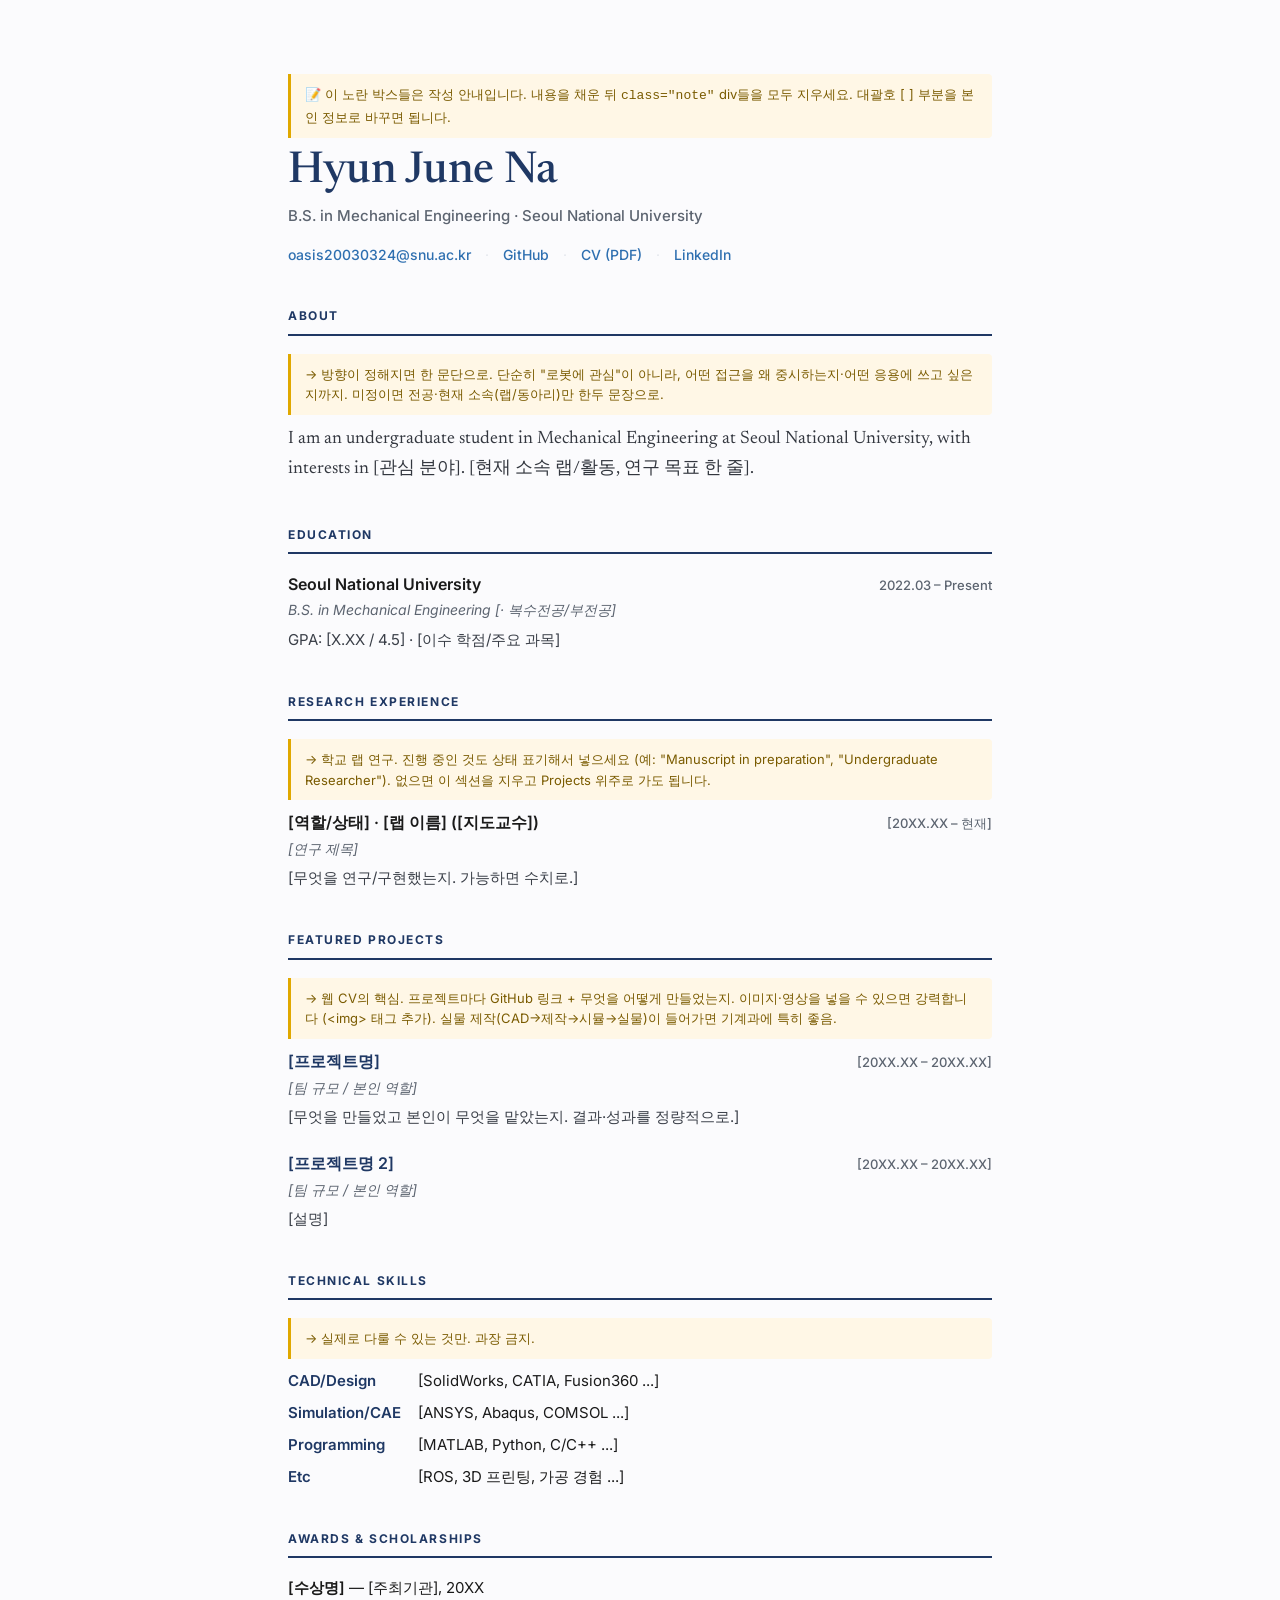
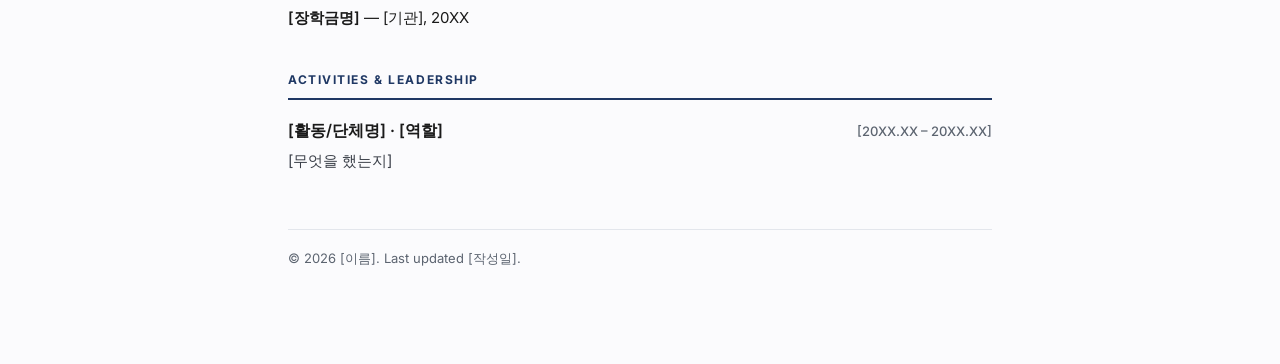
==== index.html @ e7f1d0a2 "Add files via upload" ====
<!DOCTYPE html>
<html lang="ko">
<head>
<meta charset="UTF-8">
<meta name="viewport" content="width=device-width, initial-scale=1.0">
<!-- ▼▼▼ 본인 정보로 바꾸세요 ▼▼▼ -->
<title>Hyun June Na | Mechanical Engineering</title>
<meta name="description" content="Hyun June Na — Mechanical Engineering student at Seoul National University.">
<!-- ▲▲▲ -->
<link rel="preconnect" href="https://fonts.googleapis.com">
<link rel="preconnect" href="https://fonts.gstatic.com" crossorigin>
<link href="https://fonts.googleapis.com/css2?family=Inter:wght@400;500;600;700&family=Newsreader:ital,opsz,wght@0,6..72,400;0,6..72,500;1,6..72,400&display=swap" rel="stylesheet">
<style>
  :root{
    --navy:#1f3864; --ink:#1a1a1a; --grey:#5c6470; --line:#e3e6ec;
    --bg:#fbfbfd; --accent:#2e6fb0; --maxw:760px;
  }
  *{box-sizing:border-box;margin:0;padding:0}
  body{
    font-family:'Inter',system-ui,sans-serif; color:var(--ink);
    background:var(--bg); line-height:1.6; font-size:16px;
    -webkit-font-smoothing:antialiased;
  }
  .wrap{max-width:var(--maxw); margin:0 auto; padding:64px 28px 96px}

  /* ── Header ── */
  header{margin-bottom:8px}
  h1{font-family:'Newsreader',serif; font-size:44px; font-weight:500;
     letter-spacing:-.01em; color:var(--navy); line-height:1.1}
  .role{color:var(--grey); font-size:15px; margin-top:8px; font-weight:500}
  .contact{margin-top:16px; display:flex; flex-wrap:wrap; gap:14px;
           font-size:14px}
  .contact a{color:var(--accent); text-decoration:none; font-weight:500}
  .contact a:hover{text-decoration:underline}
  .contact span{color:var(--line)}

  /* ── Sections ── */
  section{margin-top:40px}
  h2{font-family:'Inter',sans-serif; font-size:12px; font-weight:700;
     letter-spacing:.13em; text-transform:uppercase; color:var(--navy);
     padding-bottom:8px; border-bottom:2px solid var(--navy); margin-bottom:18px}

  .intro{font-family:'Newsreader',serif; font-size:18px; line-height:1.65; color:#33373f}

  .entry{margin-bottom:22px}
  .entry-head{display:flex; justify-content:space-between; align-items:baseline; gap:16px}
  .entry-title{font-weight:600; font-size:16px; color:var(--ink)}
  .entry-title a{color:var(--navy); text-decoration:none}
  .entry-title a:hover{text-decoration:underline}
  .entry-date{color:var(--grey); font-size:13px; white-space:nowrap; font-weight:500}
  .entry-sub{color:var(--grey); font-size:14px; font-style:italic; margin-top:2px}
  .entry-body{margin-top:6px; font-size:15px; color:#3a3f48}
  ul{margin-top:6px; padding-left:18px}
  li{font-size:15px; color:#3a3f48; margin-bottom:4px}

  .skills-row{display:flex; gap:10px; margin-bottom:8px; font-size:15px}
  .skills-label{font-weight:600; color:var(--navy); min-width:120px; flex-shrink:0}

  .award{font-size:15px; margin-bottom:6px}
  .award b{font-weight:600}

  footer{margin-top:56px; padding-top:18px; border-top:1px solid var(--line);
         font-size:13px; color:var(--grey)}

  /* 안내 주석 (작성 후 삭제) */
  .note{background:#fff7e6; border-left:3px solid #e0a800; padding:10px 14px;
        font-size:13px; color:#7a5b00; margin:10px 0; border-radius:0 4px 4px 0}

  @media (max-width:560px){
    .wrap{padding:40px 20px 64px}
    h1{font-size:34px}
    .entry-head{flex-direction:column; gap:2px}
    .skills-row{flex-direction:column; gap:2px}
  }
</style>
</head>
<body>
<div class="wrap">

  <div class="note">📝 이 노란 박스들은 작성 안내입니다. 내용을 채운 뒤 <code>class="note"</code> div들을 모두 지우세요. 대괄호 [ ] 부분을 본인 정보로 바꾸면 됩니다.</div>

  <!-- ══════════ HEADER ══════════ -->
  <header>
    <h1>Hyun June Na</h1>
    <div class="role">B.S. in Mechanical Engineering · Seoul National University</div>
    <div class="contact">
      <a href="mailto:oasis20030324@snu.ac.kr">oasis20030324@snu.ac.kr</a>
      <span>·</span>
      <a href="https://github.com/[아이디]">GitHub</a>
      <span>·</span>
      <a href="./CV.pdf">CV (PDF)</a>
      <span>·</span>
      <a href="https://linkedin.com/in/[아이디]">LinkedIn</a>
    </div>
  </header>

  <!-- ══════════ ABOUT / INTEREST ══════════ -->
  <section>
    <h2>About</h2>
    <div class="note">→ 방향이 정해지면 한 문단으로. 단순히 "로봇에 관심"이 아니라, 어떤 접근을 왜 중시하는지·어떤 응용에 쓰고 싶은지까지. 미정이면 전공·현재 소속(랩/동아리)만 한두 문장으로.</div>
    <p class="intro">
      I am an undergraduate student in Mechanical Engineering at Seoul National University,
      with interests in [관심 분야]. [현재 소속 랩/활동, 연구 목표 한 줄].
    </p>
  </section>

  <!-- ══════════ EDUCATION ══════════ -->
  <section>
    <h2>Education</h2>
    <div class="entry">
      <div class="entry-head">
        <span class="entry-title">Seoul National University</span>
        <span class="entry-date">2022.03 – Present</span>
      </div>
      <div class="entry-sub">B.S. in Mechanical Engineering [· 복수전공/부전공]</div>
      <div class="entry-body">GPA: [X.XX / 4.5] · [이수 학점/주요 과목]</div>
    </div>
  </section>

  <!-- ══════════ RESEARCH EXPERIENCE ══════════ -->
  <section>
    <h2>Research Experience</h2>
    <div class="note">→ 학교 랩 연구. 진행 중인 것도 상태 표기해서 넣으세요 (예: "Manuscript in preparation", "Undergraduate Researcher"). 없으면 이 섹션을 지우고 Projects 위주로 가도 됩니다.</div>
    <div class="entry">
      <div class="entry-head">
        <span class="entry-title">[역할/상태] · [랩 이름] ([지도교수])</span>
        <span class="entry-date">[20XX.XX – 현재]</span>
      </div>
      <div class="entry-sub">[연구 제목]</div>
      <div class="entry-body">[무엇을 연구/구현했는지. 가능하면 수치로.]</div>
    </div>
  </section>

  <!-- ══════════ FEATURED PROJECTS ══════════ -->
  <section>
    <h2>Featured Projects</h2>
    <div class="note">→ 웹 CV의 핵심. 프로젝트마다 GitHub 링크 + 무엇을 어떻게 만들었는지. 이미지·영상을 넣을 수 있으면 강력합니다 (&lt;img&gt; 태그 추가). 실물 제작(CAD→제작→시뮬→실물)이 들어가면 기계과에 특히 좋음.</div>
    <div class="entry">
      <div class="entry-head">
        <span class="entry-title"><a href="https://github.com/[아이디]/[레포]">[프로젝트명]</a></span>
        <span class="entry-date">[20XX.XX – 20XX.XX]</span>
      </div>
      <div class="entry-sub">[팀 규모 / 본인 역할]</div>
      <div class="entry-body">[무엇을 만들었고 본인이 무엇을 맡았는지. 결과·성과를 정량적으로.]</div>
      <!-- 이미지 예시: <img src="./img/project1.png" style="width:100%;border-radius:6px;margin-top:10px"> -->
    </div>
    <div class="entry">
      <div class="entry-head">
        <span class="entry-title"><a href="#">[프로젝트명 2]</a></span>
        <span class="entry-date">[20XX.XX – 20XX.XX]</span>
      </div>
      <div class="entry-sub">[팀 규모 / 본인 역할]</div>
      <div class="entry-body">[설명]</div>
    </div>
  </section>

  <!-- ══════════ TECHNICAL SKILLS ══════════ -->
  <section>
    <h2>Technical Skills</h2>
    <div class="note">→ 실제로 다룰 수 있는 것만. 과장 금지.</div>
    <div class="skills-row"><span class="skills-label">CAD/Design</span><span>[SolidWorks, CATIA, Fusion360 ...]</span></div>
    <div class="skills-row"><span class="skills-label">Simulation/CAE</span><span>[ANSYS, Abaqus, COMSOL ...]</span></div>
    <div class="skills-row"><span class="skills-label">Programming</span><span>[MATLAB, Python, C/C++ ...]</span></div>
    <div class="skills-row"><span class="skills-label">Etc</span><span>[ROS, 3D 프린팅, 가공 경험 ...]</span></div>
  </section>

  <!-- ══════════ AWARDS ══════════ -->
  <section>
    <h2>Awards & Scholarships</h2>
    <div class="award"><b>[수상명]</b> — [주최기관], 20XX</div>
    <div class="award"><b>[장학금명]</b> — [기관], 20XX</div>
  </section>

  <!-- ══════════ ACTIVITIES ══════════ -->
  <section>
    <h2>Activities & Leadership</h2>
    <div class="entry">
      <div class="entry-head">
        <span class="entry-title">[활동/단체명] · [역할]</span>
        <span class="entry-date">[20XX.XX – 20XX.XX]</span>
      </div>
      <div class="entry-body">[무엇을 했는지]</div>
    </div>
  </section>

  <footer>
    © 2026 [이름]. Last updated [작성일].
  </footer>

</div>
</body>
</html>
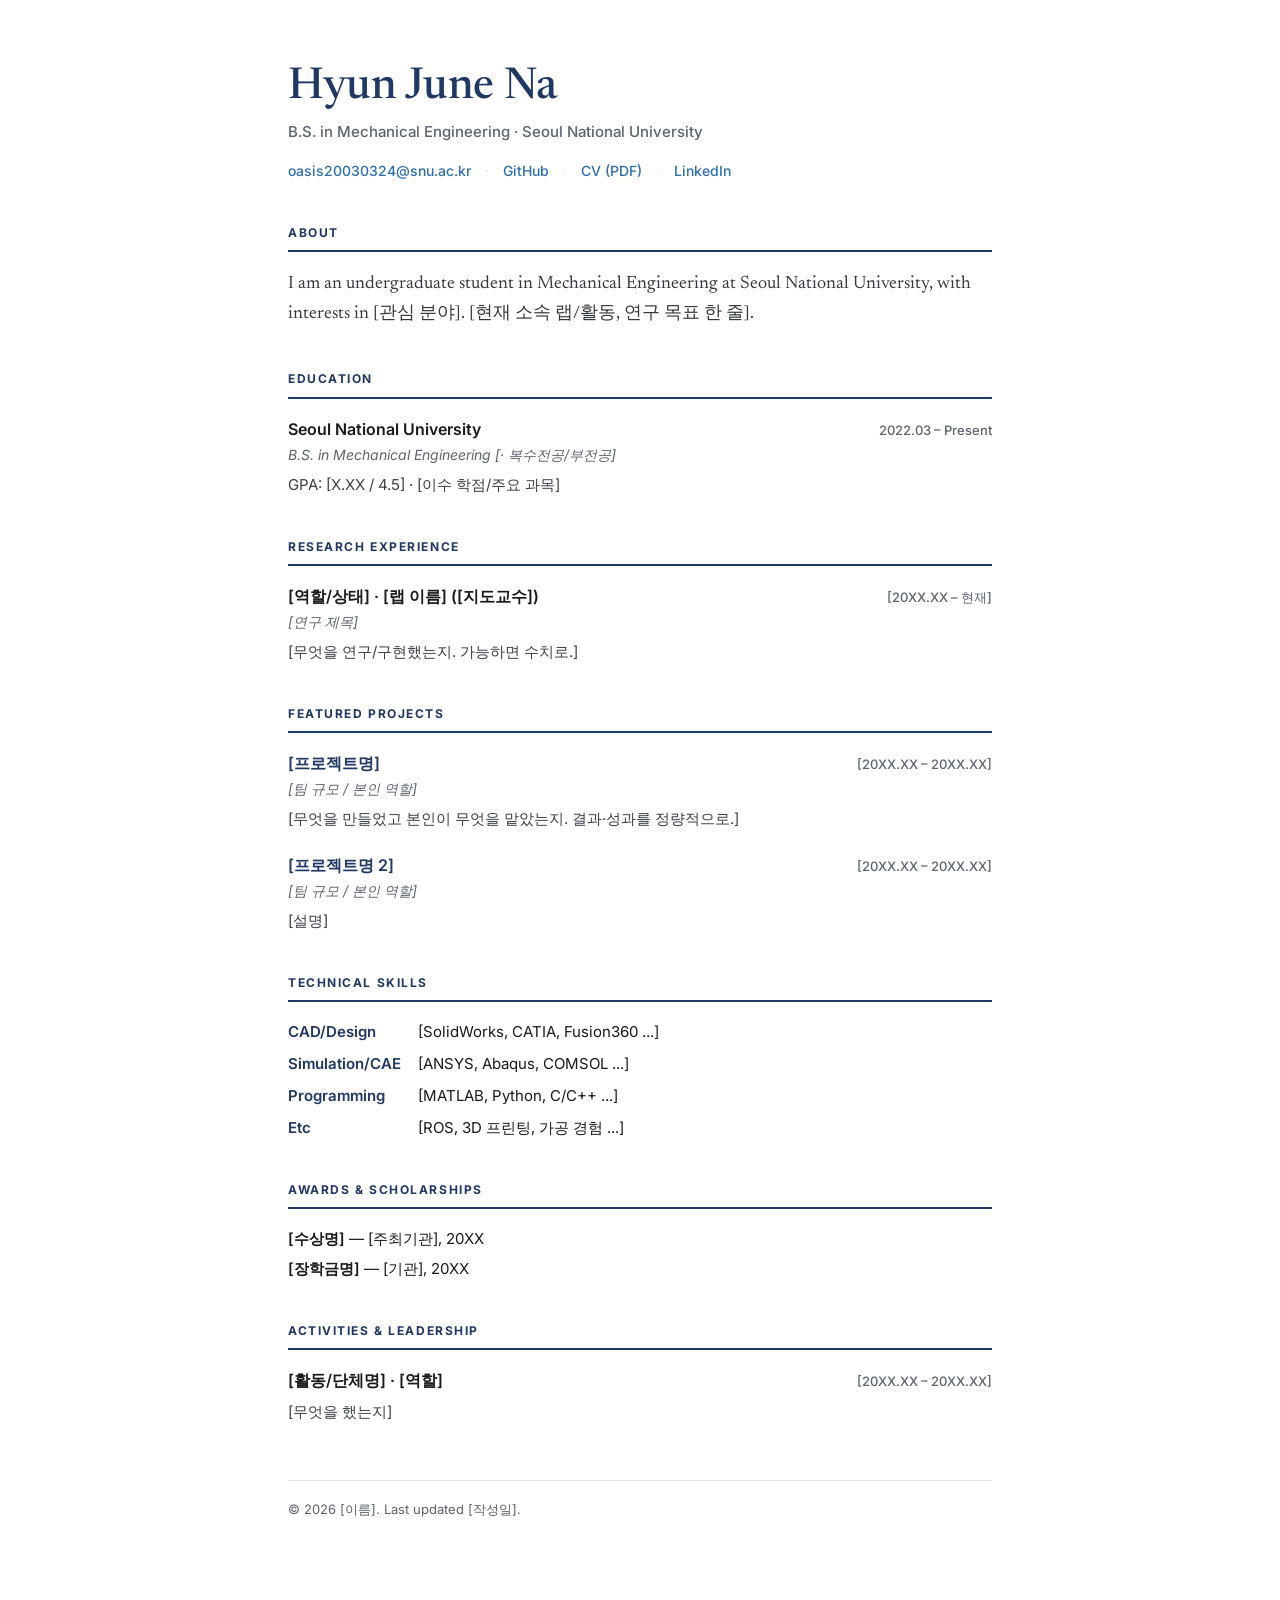
==== commit e1fd2c79: "Add files via upload" ====
--- a/index.html
+++ b/index.html
@@ -13,7 +13,7 @@
 <style>
   :root{
     --navy:#1f3864; --ink:#1a1a1a; --grey:#5c6470; --line:#e3e6ec;
-    --bg:#fbfbfd; --accent:#2e6fb0; --maxw:760px;
+    --bg:#ffffff; --accent:#2e6fb0; --maxw:760px;
   }
   *{box-sizing:border-box;margin:0;padding:0}
   body{
@@ -62,9 +62,6 @@
   footer{margin-top:56px; padding-top:18px; border-top:1px solid var(--line);
          font-size:13px; color:var(--grey)}
 
-  /* 안내 주석 (작성 후 삭제) */
-  .note{background:#fff7e6; border-left:3px solid #e0a800; padding:10px 14px;
-        font-size:13px; color:#7a5b00; margin:10px 0; border-radius:0 4px 4px 0}
 
   @media (max-width:560px){
     .wrap{padding:40px 20px 64px}
@@ -77,7 +74,6 @@
 <body>
 <div class="wrap">
 
-  <div class="note">📝 이 노란 박스들은 작성 안내입니다. 내용을 채운 뒤 <code>class="note"</code> div들을 모두 지우세요. 대괄호 [ ] 부분을 본인 정보로 바꾸면 됩니다.</div>
 
   <!-- ══════════ HEADER ══════════ -->
   <header>
@@ -97,7 +93,6 @@
   <!-- ══════════ ABOUT / INTEREST ══════════ -->
   <section>
     <h2>About</h2>
-    <div class="note">→ 방향이 정해지면 한 문단으로. 단순히 "로봇에 관심"이 아니라, 어떤 접근을 왜 중시하는지·어떤 응용에 쓰고 싶은지까지. 미정이면 전공·현재 소속(랩/동아리)만 한두 문장으로.</div>
     <p class="intro">
       I am an undergraduate student in Mechanical Engineering at Seoul National University,
       with interests in [관심 분야]. [현재 소속 랩/활동, 연구 목표 한 줄].
@@ -120,7 +115,6 @@
   <!-- ══════════ RESEARCH EXPERIENCE ══════════ -->
   <section>
     <h2>Research Experience</h2>
-    <div class="note">→ 학교 랩 연구. 진행 중인 것도 상태 표기해서 넣으세요 (예: "Manuscript in preparation", "Undergraduate Researcher"). 없으면 이 섹션을 지우고 Projects 위주로 가도 됩니다.</div>
     <div class="entry">
       <div class="entry-head">
         <span class="entry-title">[역할/상태] · [랩 이름] ([지도교수])</span>
@@ -134,7 +128,6 @@
   <!-- ══════════ FEATURED PROJECTS ══════════ -->
   <section>
     <h2>Featured Projects</h2>
-    <div class="note">→ 웹 CV의 핵심. 프로젝트마다 GitHub 링크 + 무엇을 어떻게 만들었는지. 이미지·영상을 넣을 수 있으면 강력합니다 (&lt;img&gt; 태그 추가). 실물 제작(CAD→제작→시뮬→실물)이 들어가면 기계과에 특히 좋음.</div>
     <div class="entry">
       <div class="entry-head">
         <span class="entry-title"><a href="https://github.com/[아이디]/[레포]">[프로젝트명]</a></span>
@@ -157,7 +150,6 @@
   <!-- ══════════ TECHNICAL SKILLS ══════════ -->
   <section>
     <h2>Technical Skills</h2>
-    <div class="note">→ 실제로 다룰 수 있는 것만. 과장 금지.</div>
     <div class="skills-row"><span class="skills-label">CAD/Design</span><span>[SolidWorks, CATIA, Fusion360 ...]</span></div>
     <div class="skills-row"><span class="skills-label">Simulation/CAE</span><span>[ANSYS, Abaqus, COMSOL ...]</span></div>
     <div class="skills-row"><span class="skills-label">Programming</span><span>[MATLAB, Python, C/C++ ...]</span></div>
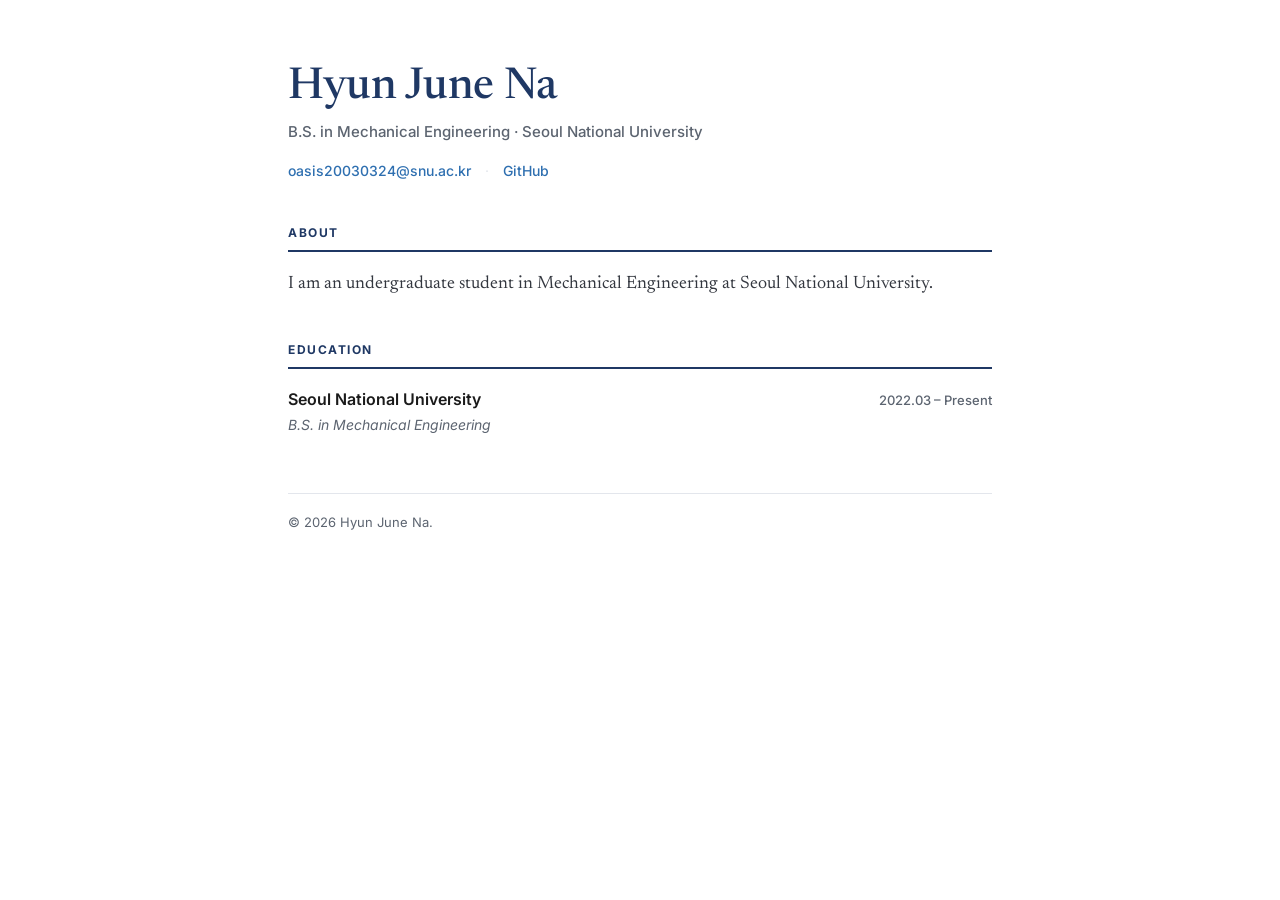
==== commit 0f9e46e9: "Add files via upload" ====
--- a/index.html
+++ b/index.html
@@ -82,20 +82,15 @@
     <div class="contact">
       <a href="mailto:oasis20030324@snu.ac.kr">oasis20030324@snu.ac.kr</a>
       <span>·</span>
-      <a href="https://github.com/[아이디]">GitHub</a>
-      <span>·</span>
-      <a href="./CV.pdf">CV (PDF)</a>
-      <span>·</span>
-      <a href="https://linkedin.com/in/[아이디]">LinkedIn</a>
+      <a href="https://github.com/HyunJun-Na">GitHub</a>
     </div>
   </header>
 
-  <!-- ══════════ ABOUT / INTEREST ══════════ -->
+  <!-- ══════════ ABOUT ══════════ -->
   <section>
     <h2>About</h2>
     <p class="intro">
-      I am an undergraduate student in Mechanical Engineering at Seoul National University,
-      with interests in [관심 분야]. [현재 소속 랩/활동, 연구 목표 한 줄].
+      I am an undergraduate student in Mechanical Engineering at Seoul National University.
     </p>
   </section>
 
@@ -107,76 +102,12 @@
         <span class="entry-title">Seoul National University</span>
         <span class="entry-date">2022.03 – Present</span>
       </div>
-      <div class="entry-sub">B.S. in Mechanical Engineering [· 복수전공/부전공]</div>
-      <div class="entry-body">GPA: [X.XX / 4.5] · [이수 학점/주요 과목]</div>
-    </div>
-  </section>
-
-  <!-- ══════════ RESEARCH EXPERIENCE ══════════ -->
-  <section>
-    <h2>Research Experience</h2>
-    <div class="entry">
-      <div class="entry-head">
-        <span class="entry-title">[역할/상태] · [랩 이름] ([지도교수])</span>
-        <span class="entry-date">[20XX.XX – 현재]</span>
-      </div>
-      <div class="entry-sub">[연구 제목]</div>
-      <div class="entry-body">[무엇을 연구/구현했는지. 가능하면 수치로.]</div>
-    </div>
-  </section>
-
-  <!-- ══════════ FEATURED PROJECTS ══════════ -->
-  <section>
-    <h2>Featured Projects</h2>
-    <div class="entry">
-      <div class="entry-head">
-        <span class="entry-title"><a href="https://github.com/[아이디]/[레포]">[프로젝트명]</a></span>
-        <span class="entry-date">[20XX.XX – 20XX.XX]</span>
-      </div>
-      <div class="entry-sub">[팀 규모 / 본인 역할]</div>
-      <div class="entry-body">[무엇을 만들었고 본인이 무엇을 맡았는지. 결과·성과를 정량적으로.]</div>
-      <!-- 이미지 예시: <img src="./img/project1.png" style="width:100%;border-radius:6px;margin-top:10px"> -->
-    </div>
-    <div class="entry">
-      <div class="entry-head">
-        <span class="entry-title"><a href="#">[프로젝트명 2]</a></span>
-        <span class="entry-date">[20XX.XX – 20XX.XX]</span>
-      </div>
-      <div class="entry-sub">[팀 규모 / 본인 역할]</div>
-      <div class="entry-body">[설명]</div>
-    </div>
-  </section>
-
-  <!-- ══════════ TECHNICAL SKILLS ══════════ -->
-  <section>
-    <h2>Technical Skills</h2>
-    <div class="skills-row"><span class="skills-label">CAD/Design</span><span>[SolidWorks, CATIA, Fusion360 ...]</span></div>
-    <div class="skills-row"><span class="skills-label">Simulation/CAE</span><span>[ANSYS, Abaqus, COMSOL ...]</span></div>
-    <div class="skills-row"><span class="skills-label">Programming</span><span>[MATLAB, Python, C/C++ ...]</span></div>
-    <div class="skills-row"><span class="skills-label">Etc</span><span>[ROS, 3D 프린팅, 가공 경험 ...]</span></div>
-  </section>
-
-  <!-- ══════════ AWARDS ══════════ -->
-  <section>
-    <h2>Awards & Scholarships</h2>
-    <div class="award"><b>[수상명]</b> — [주최기관], 20XX</div>
-    <div class="award"><b>[장학금명]</b> — [기관], 20XX</div>
-  </section>
-
-  <!-- ══════════ ACTIVITIES ══════════ -->
-  <section>
-    <h2>Activities & Leadership</h2>
-    <div class="entry">
-      <div class="entry-head">
-        <span class="entry-title">[활동/단체명] · [역할]</span>
-        <span class="entry-date">[20XX.XX – 20XX.XX]</span>
-      </div>
-      <div class="entry-body">[무엇을 했는지]</div>
+      <div class="entry-sub">B.S. in Mechanical Engineering</div>
     </div>
   </section>
 
   <footer>
-    © 2026 [이름]. Last updated [작성일].
+    © 2026 Hyun June Na.
   </footer>
 
 </div>
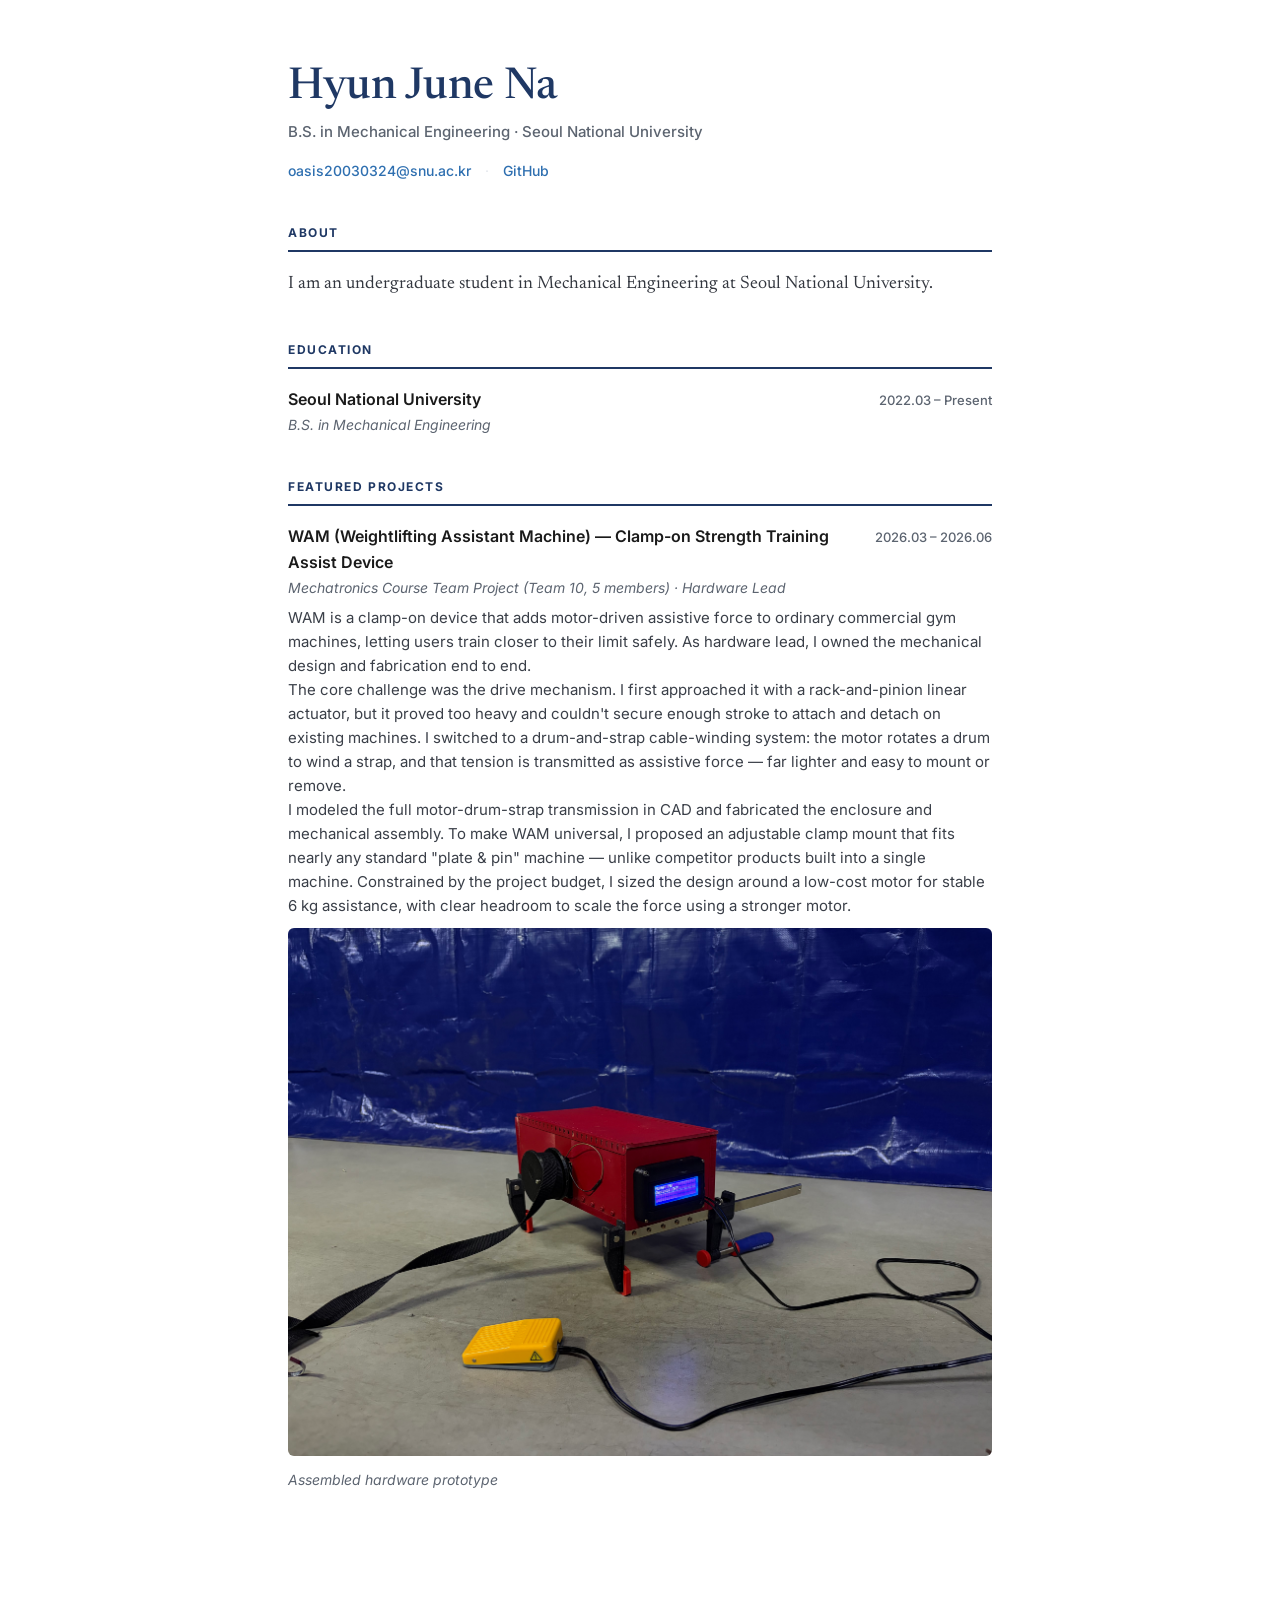
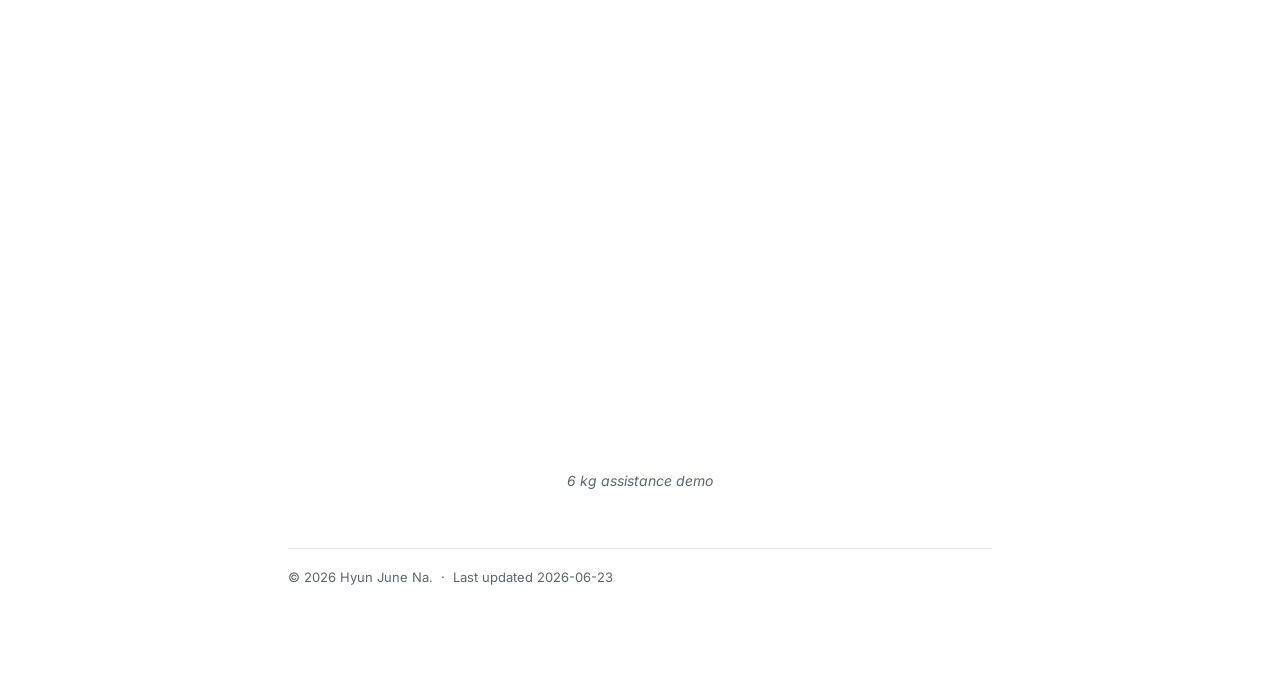
==== commit 51a351a9: "Add files via upload" ====
--- a/index.html
+++ b/index.html
@@ -106,8 +106,36 @@
     </div>
   </section>
 
+  <!-- ══════════ PROJECTS ══════════ -->
+  <section>
+    <h2>Featured Projects</h2>
+    <div class="entry">
+      <div class="entry-head">
+        <span class="entry-title">WAM (Weightlifting Assistant Machine) — Clamp-on Strength Training Assist Device</span>
+        <span class="entry-date">2026.03 – 2026.06</span>
+      </div>
+      <div class="entry-sub">Mechatronics Course Team Project (Team 10, 5 members) · Hardware Lead</div>
+      <div class="entry-body">
+        <p>WAM is a clamp-on device that adds motor-driven assistive force to ordinary commercial gym machines, letting users train closer to their limit safely. As hardware lead, I owned the mechanical design and fabrication end to end.</p>
+        <p>The core challenge was the drive mechanism. I first approached it with a rack-and-pinion linear actuator, but it proved too heavy and couldn't secure enough stroke to attach and detach on existing machines. I switched to a drum-and-strap cable-winding system: the motor rotates a drum to wind a strap, and that tension is transmitted as assistive force — far lighter and easy to mount or remove.</p>
+        <p>I modeled the full motor-drum-strap transmission in CAD and fabricated the enclosure and mechanical assembly. To make WAM universal, I proposed an adjustable clamp mount that fits nearly any standard "plate &amp; pin" machine — unlike competitor products built into a single machine. Constrained by the project budget, I sized the design around a low-cost motor for stable 6 kg assistance, with clear headroom to scale the force using a stronger motor.</p>
+      </div>
+      <img src="img/wam_build.jpg" alt="Assembled hardware prototype" style="width:100%;border-radius:6px;margin-top:10px">
+      <div class="entry-sub" style="margin-top:6px">Assembled hardware prototype</div>
+      <div style="max-width:315px;margin:12px auto 0">
+        <div style="position:relative;padding-top:177.78%;border-radius:6px;overflow:hidden">
+          <iframe src="https://www.youtube.com/embed/aJdGBhjqVo4" title="WAM 6 kg assistance demo"
+            style="position:absolute;top:0;left:0;width:100%;height:100%;border:0"
+            allow="accelerometer; autoplay; clipboard-write; encrypted-media; gyroscope; picture-in-picture"
+            allowfullscreen></iframe>
+        </div>
+        <div class="entry-sub" style="margin-top:6px;text-align:center">6 kg assistance demo</div>
+      </div>
+    </div>
+  </section>
+
   <footer>
-    © 2026 Hyun June Na.
+    © 2026 Hyun June Na. &nbsp;·&nbsp; Last updated 2026-06-23
   </footer>
 
 </div>
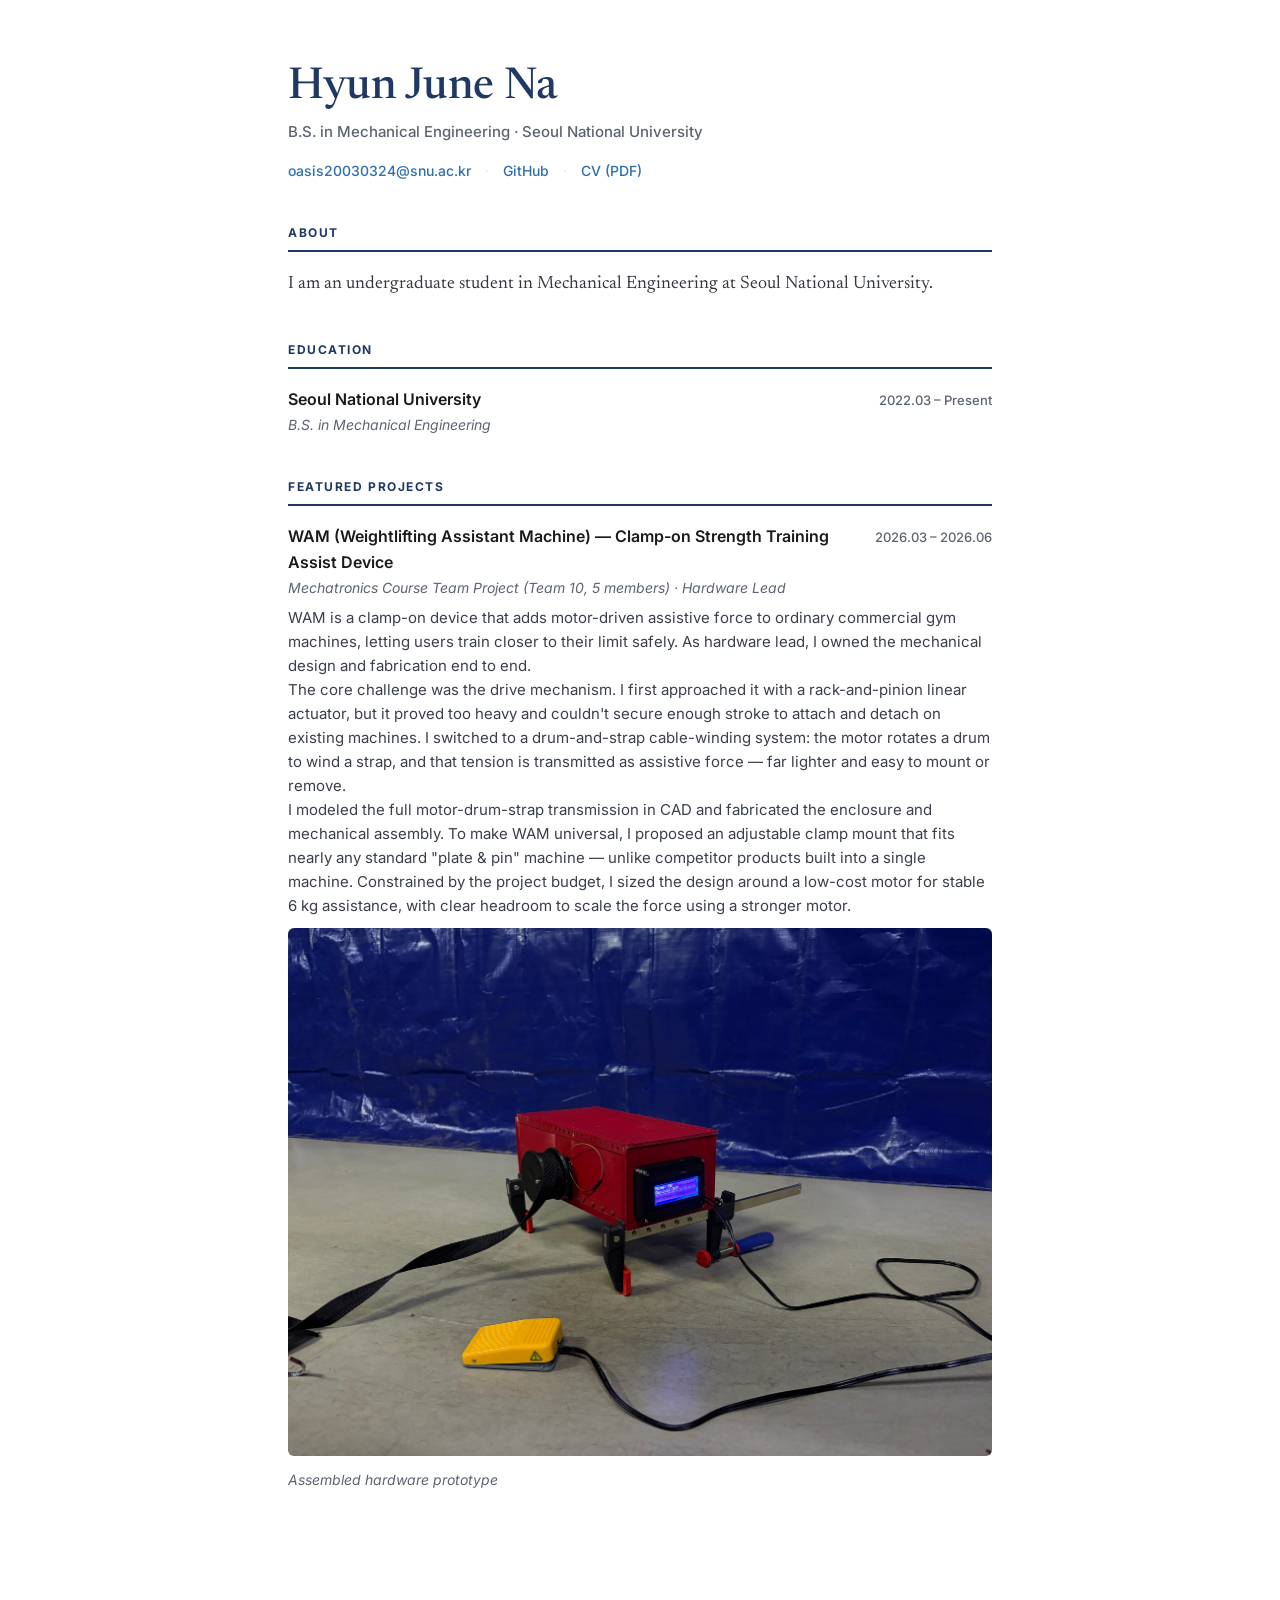
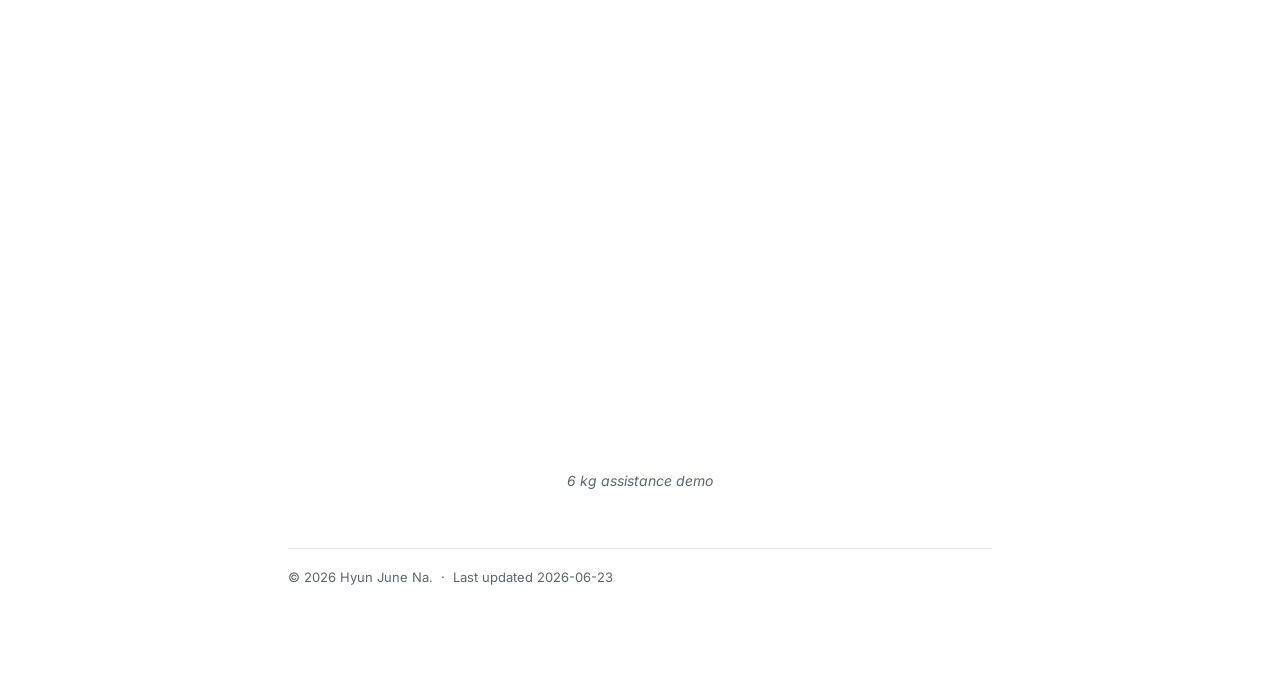
==== commit 05ef5333: "Add files via upload" ====
--- a/index.html
+++ b/index.html
@@ -83,6 +83,8 @@
       <a href="mailto:oasis20030324@snu.ac.kr">oasis20030324@snu.ac.kr</a>
       <span>·</span>
       <a href="https://github.com/HyunJun-Na">GitHub</a>
+      <span>·</span>
+      <a href="CV.pdf">CV (PDF)</a>
     </div>
   </header>
 
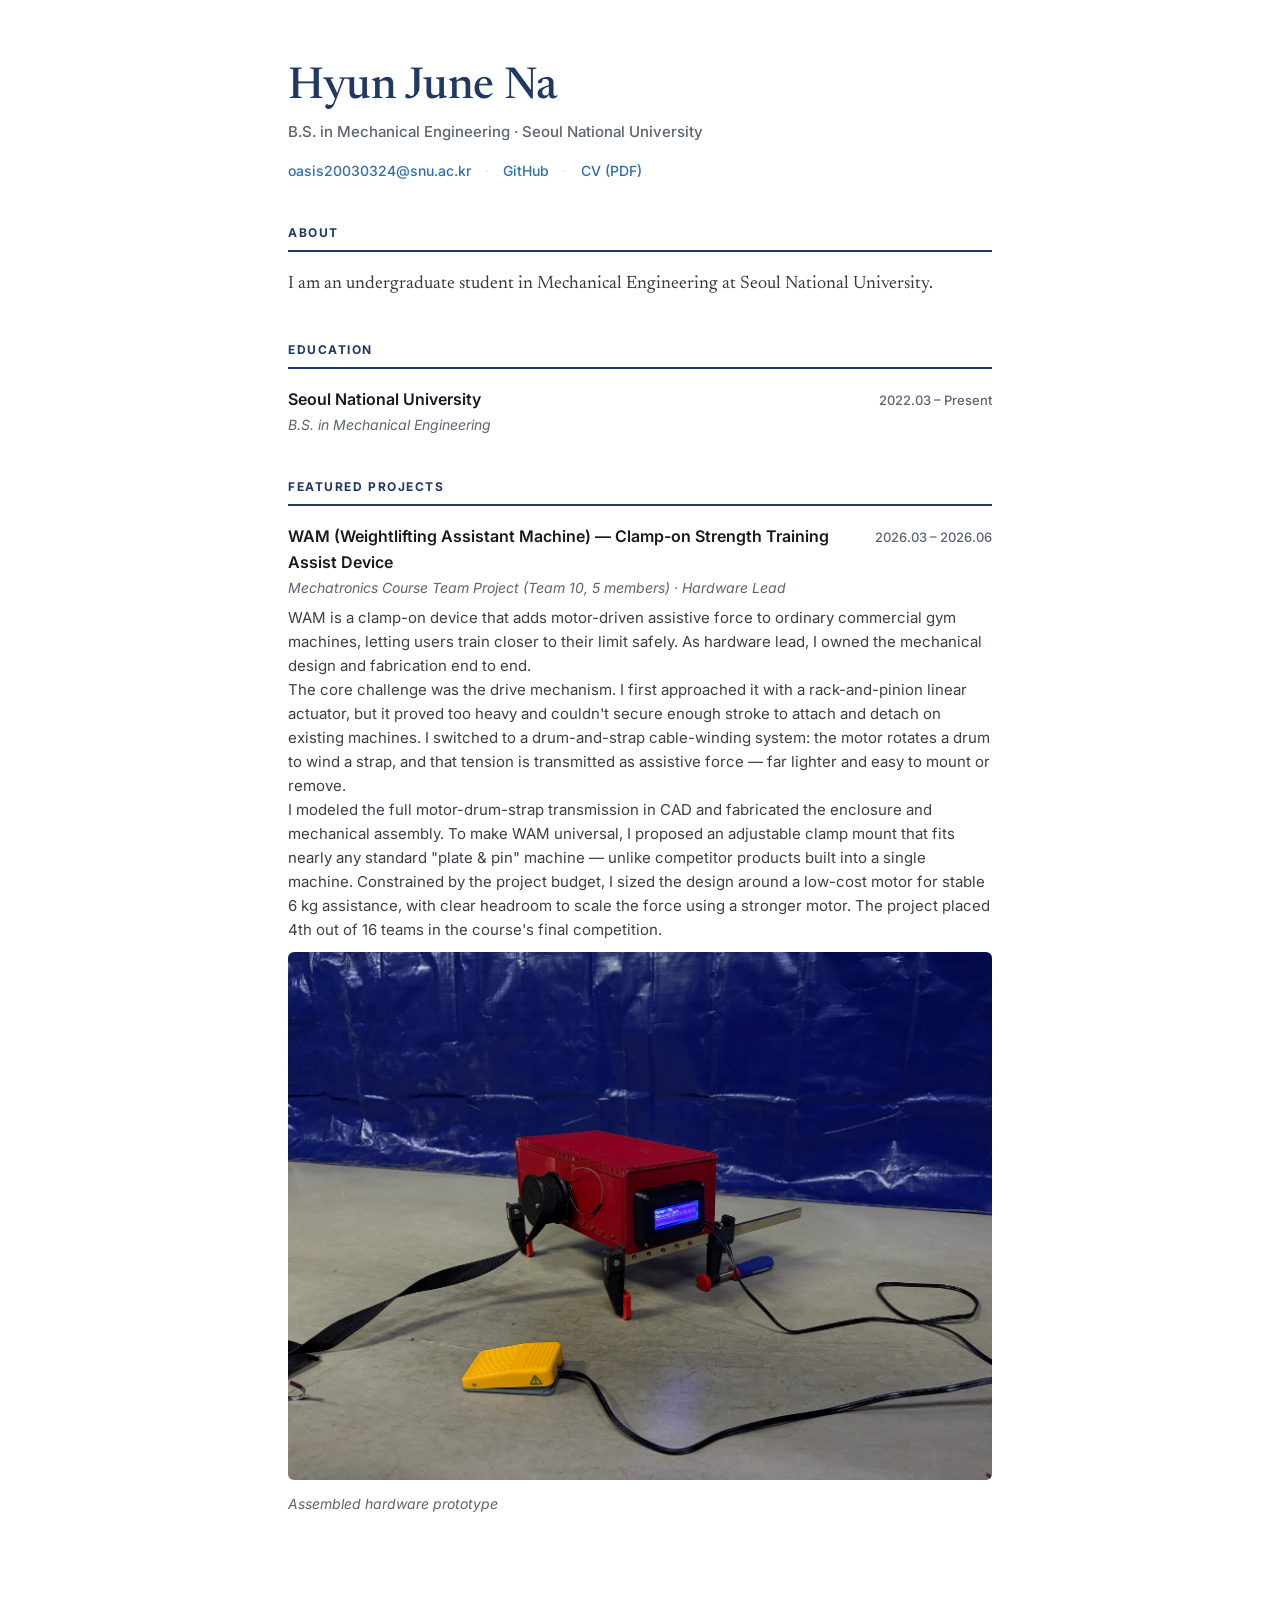
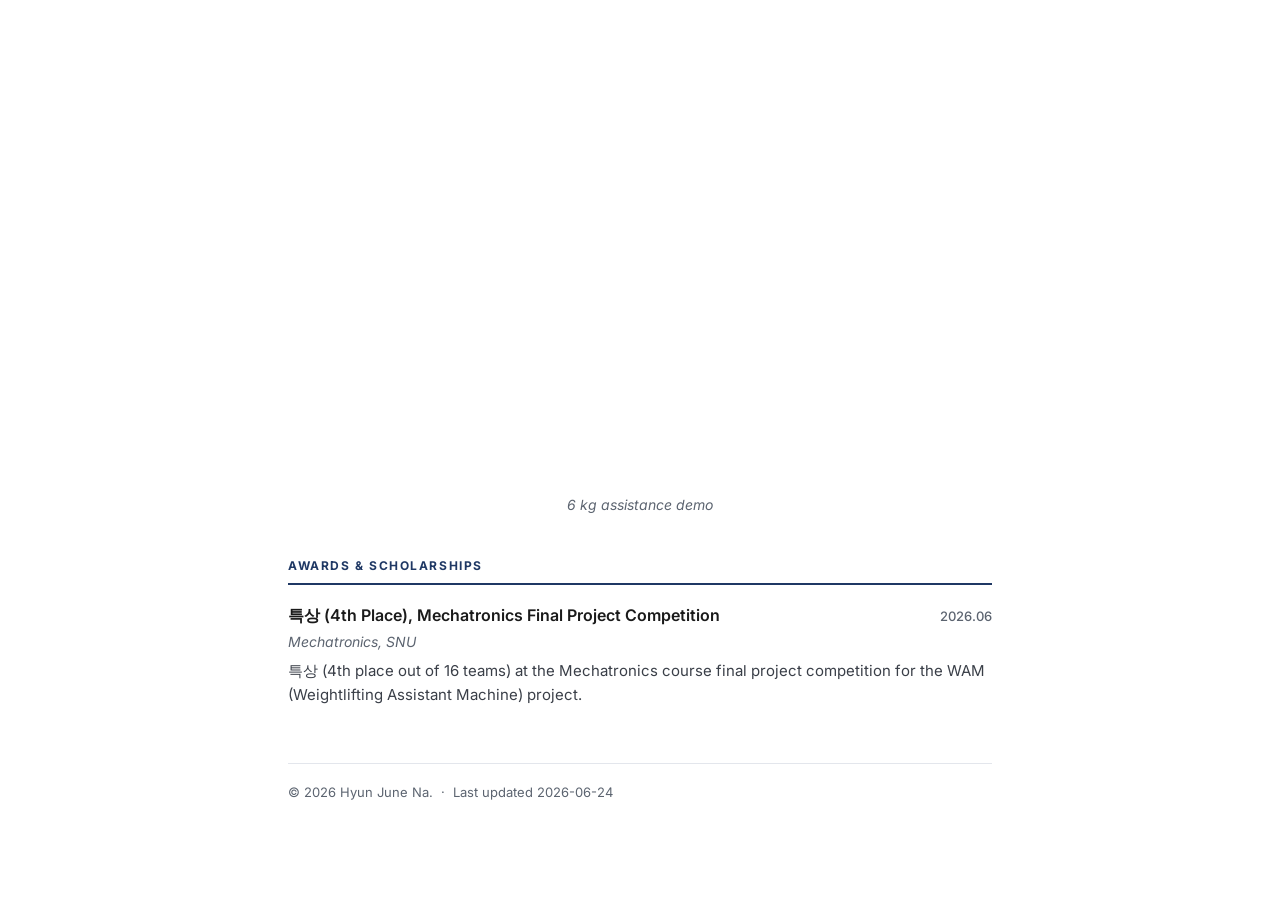
==== commit f73ba2d2: "Add files via upload" ====
--- a/index.html
+++ b/index.html
@@ -120,7 +120,7 @@
       <div class="entry-body">
         <p>WAM is a clamp-on device that adds motor-driven assistive force to ordinary commercial gym machines, letting users train closer to their limit safely. As hardware lead, I owned the mechanical design and fabrication end to end.</p>
         <p>The core challenge was the drive mechanism. I first approached it with a rack-and-pinion linear actuator, but it proved too heavy and couldn't secure enough stroke to attach and detach on existing machines. I switched to a drum-and-strap cable-winding system: the motor rotates a drum to wind a strap, and that tension is transmitted as assistive force — far lighter and easy to mount or remove.</p>
-        <p>I modeled the full motor-drum-strap transmission in CAD and fabricated the enclosure and mechanical assembly. To make WAM universal, I proposed an adjustable clamp mount that fits nearly any standard "plate &amp; pin" machine — unlike competitor products built into a single machine. Constrained by the project budget, I sized the design around a low-cost motor for stable 6 kg assistance, with clear headroom to scale the force using a stronger motor.</p>
+        <p>I modeled the full motor-drum-strap transmission in CAD and fabricated the enclosure and mechanical assembly. To make WAM universal, I proposed an adjustable clamp mount that fits nearly any standard "plate &amp; pin" machine — unlike competitor products built into a single machine. Constrained by the project budget, I sized the design around a low-cost motor for stable 6 kg assistance, with clear headroom to scale the force using a stronger motor. The project placed 4th out of 16 teams in the course's final competition.</p>
       </div>
       <img src="img/wam_build.jpg" alt="Assembled hardware prototype" style="width:100%;border-radius:6px;margin-top:10px">
       <div class="entry-sub" style="margin-top:6px">Assembled hardware prototype</div>
@@ -136,8 +136,23 @@
     </div>
   </section>
 
+  <!-- ══════════ AWARDS ══════════ -->
+  <section>
+    <h2>Awards &amp; Scholarships</h2>
+    <div class="entry">
+      <div class="entry-head">
+        <span class="entry-title">특상 (4th Place), Mechatronics Final Project Competition</span>
+        <span class="entry-date">2026.06</span>
+      </div>
+      <div class="entry-sub">Mechatronics, SNU</div>
+      <div class="entry-body">
+        <p>특상 (4th place out of 16 teams) at the Mechatronics course final project competition for the WAM (Weightlifting Assistant Machine) project.</p>
+      </div>
+    </div>
+  </section>
+
   <footer>
-    © 2026 Hyun June Na. &nbsp;·&nbsp; Last updated 2026-06-23
+    © 2026 Hyun June Na. &nbsp;·&nbsp; Last updated 2026-06-24
   </footer>
 
 </div>
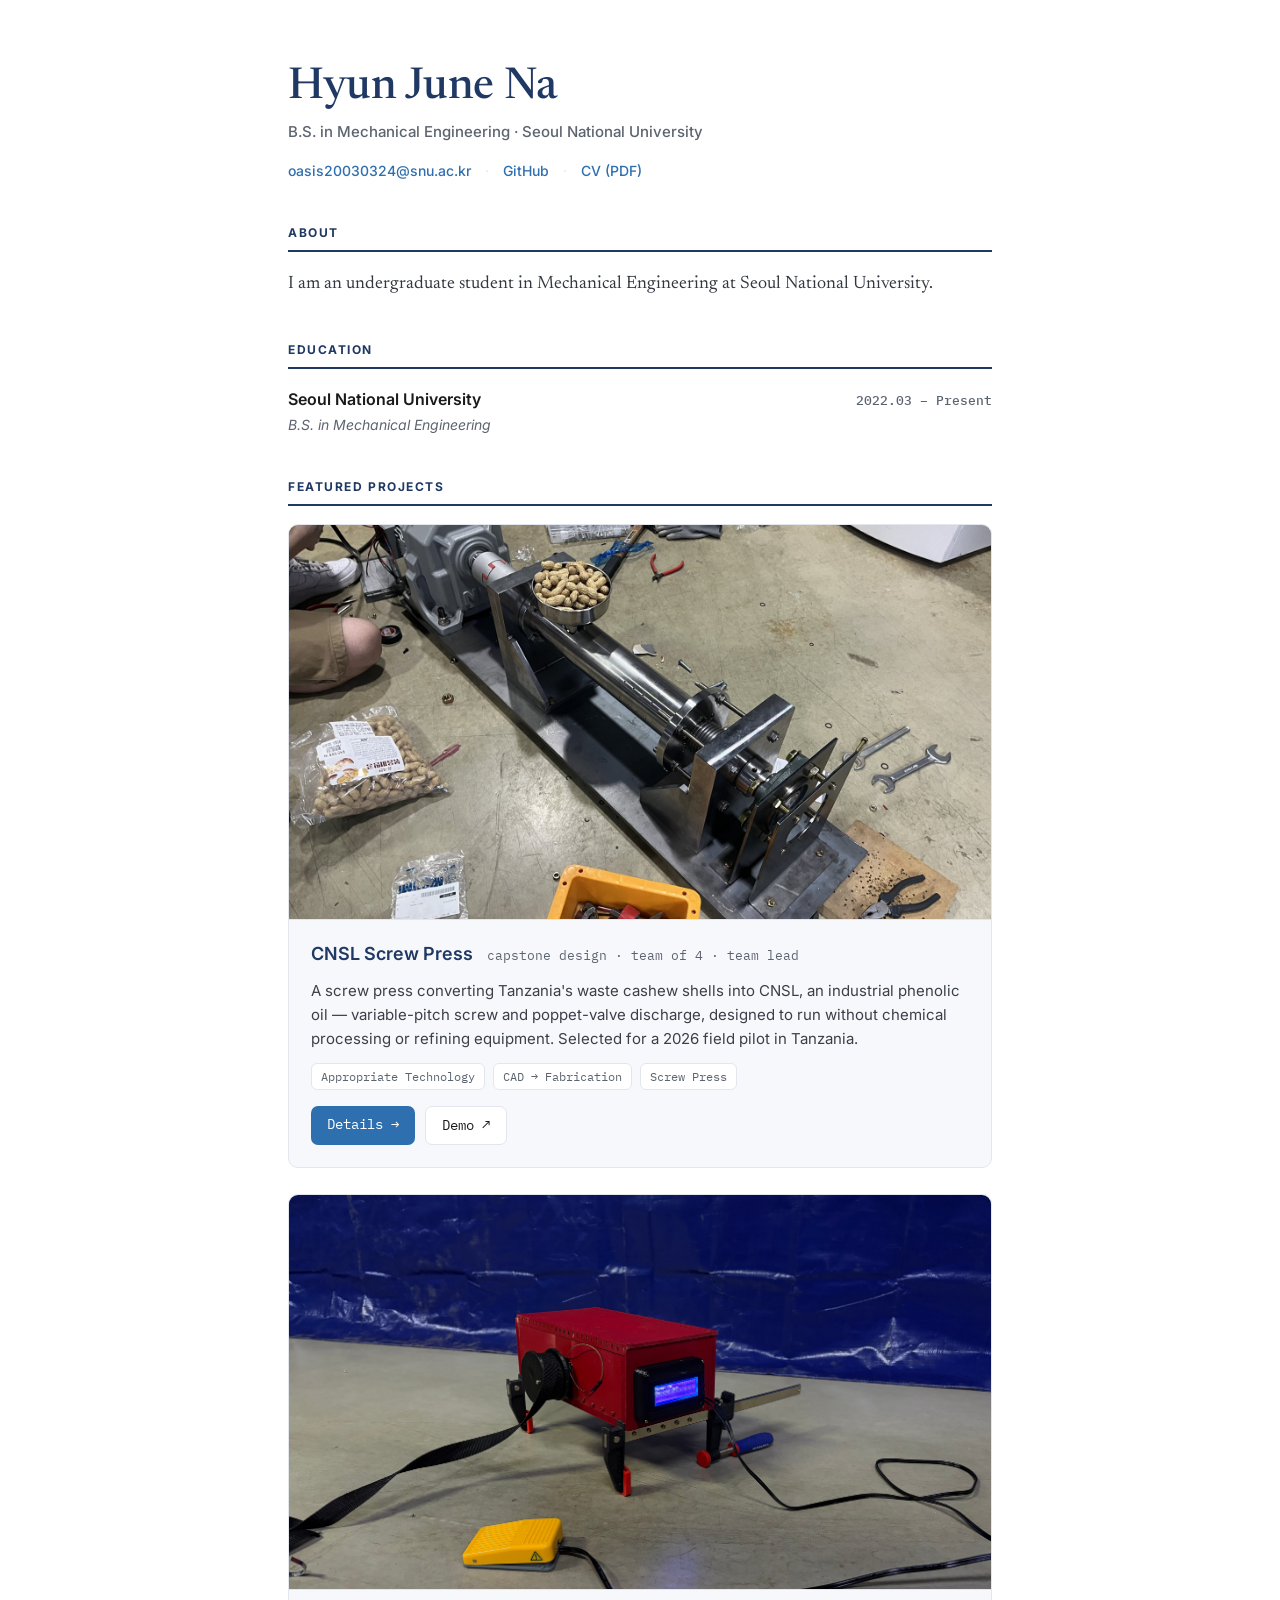
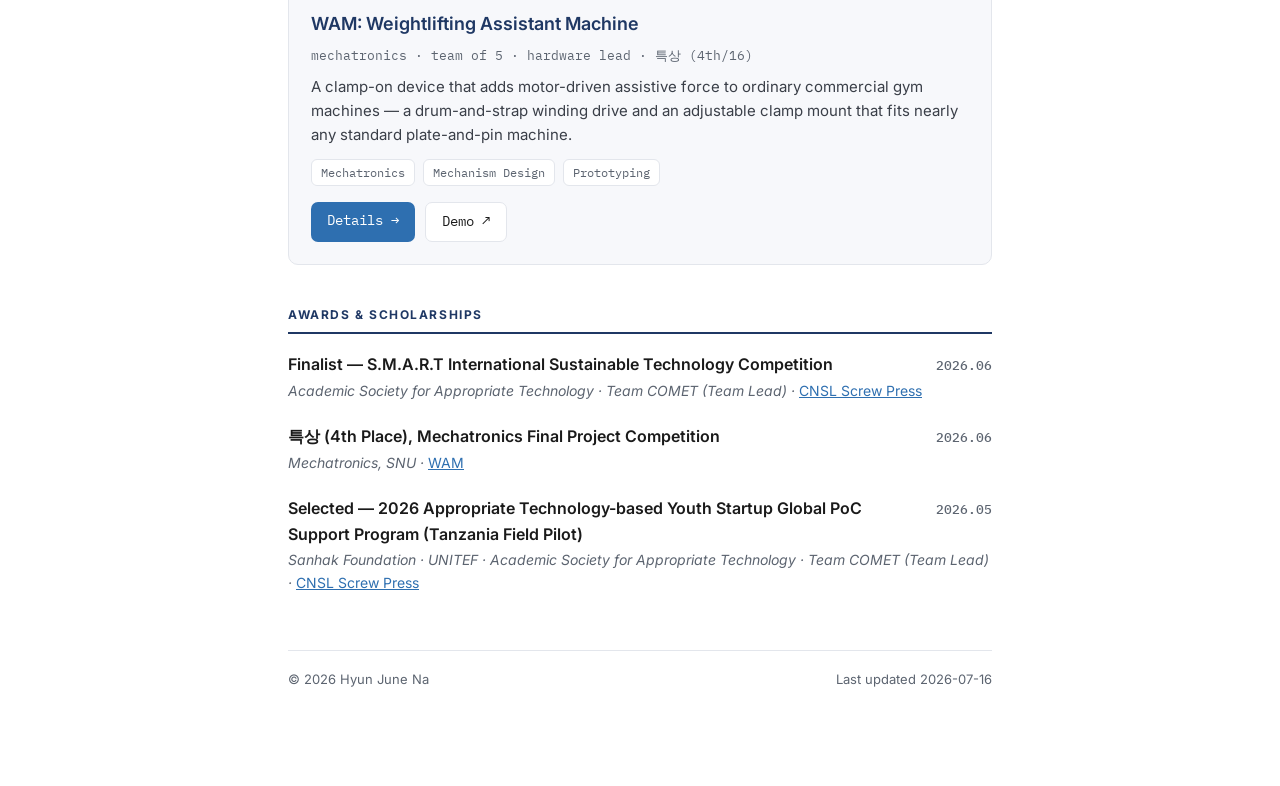
==== commit 27855be7: "Add files via upload" ====
--- a/index.html
+++ b/index.html
@@ -3,77 +3,15 @@
 <head>
 <meta charset="UTF-8">
 <meta name="viewport" content="width=device-width, initial-scale=1.0">
-<!-- ▼▼▼ 본인 정보로 바꾸세요 ▼▼▼ -->
 <title>Hyun June Na | Mechanical Engineering</title>
 <meta name="description" content="Hyun June Na — Mechanical Engineering student at Seoul National University.">
-<!-- ▲▲▲ -->
 <link rel="preconnect" href="https://fonts.googleapis.com">
 <link rel="preconnect" href="https://fonts.gstatic.com" crossorigin>
-<link href="https://fonts.googleapis.com/css2?family=Inter:wght@400;500;600;700&family=Newsreader:ital,opsz,wght@0,6..72,400;0,6..72,500;1,6..72,400&display=swap" rel="stylesheet">
-<style>
-  :root{
-    --navy:#1f3864; --ink:#1a1a1a; --grey:#5c6470; --line:#e3e6ec;
-    --bg:#ffffff; --accent:#2e6fb0; --maxw:760px;
-  }
-  *{box-sizing:border-box;margin:0;padding:0}
-  body{
-    font-family:'Inter',system-ui,sans-serif; color:var(--ink);
-    background:var(--bg); line-height:1.6; font-size:16px;
-    -webkit-font-smoothing:antialiased;
-  }
-  .wrap{max-width:var(--maxw); margin:0 auto; padding:64px 28px 96px}
-
-  /* ── Header ── */
-  header{margin-bottom:8px}
-  h1{font-family:'Newsreader',serif; font-size:44px; font-weight:500;
-     letter-spacing:-.01em; color:var(--navy); line-height:1.1}
-  .role{color:var(--grey); font-size:15px; margin-top:8px; font-weight:500}
-  .contact{margin-top:16px; display:flex; flex-wrap:wrap; gap:14px;
-           font-size:14px}
-  .contact a{color:var(--accent); text-decoration:none; font-weight:500}
-  .contact a:hover{text-decoration:underline}
-  .contact span{color:var(--line)}
-
-  /* ── Sections ── */
-  section{margin-top:40px}
-  h2{font-family:'Inter',sans-serif; font-size:12px; font-weight:700;
-     letter-spacing:.13em; text-transform:uppercase; color:var(--navy);
-     padding-bottom:8px; border-bottom:2px solid var(--navy); margin-bottom:18px}
-
-  .intro{font-family:'Newsreader',serif; font-size:18px; line-height:1.65; color:#33373f}
-
-  .entry{margin-bottom:22px}
-  .entry-head{display:flex; justify-content:space-between; align-items:baseline; gap:16px}
-  .entry-title{font-weight:600; font-size:16px; color:var(--ink)}
-  .entry-title a{color:var(--navy); text-decoration:none}
-  .entry-title a:hover{text-decoration:underline}
-  .entry-date{color:var(--grey); font-size:13px; white-space:nowrap; font-weight:500}
-  .entry-sub{color:var(--grey); font-size:14px; font-style:italic; margin-top:2px}
-  .entry-body{margin-top:6px; font-size:15px; color:#3a3f48}
-  ul{margin-top:6px; padding-left:18px}
-  li{font-size:15px; color:#3a3f48; margin-bottom:4px}
-
-  .skills-row{display:flex; gap:10px; margin-bottom:8px; font-size:15px}
-  .skills-label{font-weight:600; color:var(--navy); min-width:120px; flex-shrink:0}
-
-  .award{font-size:15px; margin-bottom:6px}
-  .award b{font-weight:600}
-
-  footer{margin-top:56px; padding-top:18px; border-top:1px solid var(--line);
-         font-size:13px; color:var(--grey)}
-
-
-  @media (max-width:560px){
-    .wrap{padding:40px 20px 64px}
-    h1{font-size:34px}
-    .entry-head{flex-direction:column; gap:2px}
-    .skills-row{flex-direction:column; gap:2px}
-  }
-</style>
+<link href="https://fonts.googleapis.com/css2?family=Inter:wght@400;500;600;700&family=Newsreader:ital,opsz,wght@0,6..72,400;0,6..72,500;1,6..72,400&family=IBM+Plex+Mono:wght@400;500&display=swap" rel="stylesheet">
+<link rel="stylesheet" href="style.css">
 </head>
 <body>
 <div class="wrap">
-
 
   <!-- ══════════ HEADER ══════════ -->
   <header>
@@ -111,29 +49,64 @@
   <!-- ══════════ PROJECTS ══════════ -->
   <section>
     <h2>Featured Projects</h2>
-    <div class="entry">
-      <div class="entry-head">
-        <span class="entry-title">WAM (Weightlifting Assistant Machine) — Clamp-on Strength Training Assist Device</span>
-        <span class="entry-date">2026.03 – 2026.06</span>
-      </div>
-      <div class="entry-sub">Mechatronics Course Team Project (Team 10, 5 members) · Hardware Lead</div>
-      <div class="entry-body">
-        <p>WAM is a clamp-on device that adds motor-driven assistive force to ordinary commercial gym machines, letting users train closer to their limit safely. As hardware lead, I owned the mechanical design and fabrication end to end.</p>
-        <p>The core challenge was the drive mechanism. I first approached it with a rack-and-pinion linear actuator, but it proved too heavy and couldn't secure enough stroke to attach and detach on existing machines. I switched to a drum-and-strap cable-winding system: the motor rotates a drum to wind a strap, and that tension is transmitted as assistive force — far lighter and easy to mount or remove.</p>
-        <p>I modeled the full motor-drum-strap transmission in CAD and fabricated the enclosure and mechanical assembly. To make WAM universal, I proposed an adjustable clamp mount that fits nearly any standard "plate &amp; pin" machine — unlike competitor products built into a single machine. Constrained by the project budget, I sized the design around a low-cost motor for stable 6 kg assistance, with clear headroom to scale the force using a stronger motor. The project placed 4th out of 16 teams in the course's final competition.</p>
-      </div>
-      <img src="img/wam_build.jpg" alt="Assembled hardware prototype" style="width:100%;border-radius:6px;margin-top:10px">
-      <div class="entry-sub" style="margin-top:6px">Assembled hardware prototype</div>
-      <div style="max-width:315px;margin:12px auto 0">
-        <div style="position:relative;padding-top:177.78%;border-radius:6px;overflow:hidden">
-          <iframe src="https://www.youtube.com/embed/aJdGBhjqVo4" title="WAM 6 kg assistance demo"
-            style="position:absolute;top:0;left:0;width:100%;height:100%;border:0"
-            allow="accelerometer; autoplay; clipboard-write; encrypted-media; gyroscope; picture-in-picture"
-            allowfullscreen></iframe>
+
+    <!-- ── CNSL Screw Press ── -->
+    <div class="card">
+      <a href="projects/cnsl-screw-press.html">
+        <img class="card-thumb" src="img/cnsl_press_build.jpg"
+             alt="Assembled CNSL screw press with geared motor and hopper">
+      </a>
+      <div class="card-body">
+        <div class="card-title-row">
+          <span class="card-title">CNSL Screw Press</span>
+          <span class="card-meta">capstone design · team of 4 · team lead</span>
         </div>
-        <div class="entry-sub" style="margin-top:6px;text-align:center">6 kg assistance demo</div>
+        <p class="card-desc">
+          A screw press converting Tanzania's waste cashew shells into CNSL, an industrial
+          phenolic oil — variable-pitch screw and poppet-valve discharge, designed to run
+          without chemical processing or refining equipment. Selected for a 2026 field
+          pilot in Tanzania.
+        </p>
+        <div class="card-tags">
+          <span class="tag">Appropriate Technology</span>
+          <span class="tag">CAD → Fabrication</span>
+          <span class="tag">Screw Press</span>
+        </div>
+        <div class="card-actions">
+          <a class="btn btn-primary" href="projects/cnsl-screw-press.html">Details →</a>
+          <a class="btn btn-ghost" href="https://youtu.be/CVxQEKFyI-w">Demo ↗</a>
+        </div>
       </div>
     </div>
+
+    <!-- ── WAM ── -->
+    <div class="card">
+      <a href="projects/wam.html">
+        <img class="card-thumb" src="img/wam_build.jpg"
+             alt="Assembled WAM hardware prototype">
+      </a>
+      <div class="card-body">
+        <div class="card-title-row">
+          <span class="card-title">WAM: Weightlifting Assistant Machine</span>
+          <span class="card-meta">mechatronics · team of 5 · hardware lead · 특상 (4th/16)</span>
+        </div>
+        <p class="card-desc">
+          A clamp-on device that adds motor-driven assistive force to ordinary commercial
+          gym machines — a drum-and-strap winding drive and an adjustable clamp mount that
+          fits nearly any standard plate-and-pin machine.
+        </p>
+        <div class="card-tags">
+          <span class="tag">Mechatronics</span>
+          <span class="tag">Mechanism Design</span>
+          <span class="tag">Prototyping</span>
+        </div>
+        <div class="card-actions">
+          <a class="btn btn-primary" href="projects/wam.html">Details →</a>
+          <a class="btn btn-ghost" href="https://youtu.be/aJdGBhjqVo4">Demo ↗</a>
+        </div>
+      </div>
+    </div>
+
   </section>
 
   <!-- ══════════ AWARDS ══════════ -->
@@ -141,18 +114,30 @@
     <h2>Awards &amp; Scholarships</h2>
     <div class="entry">
       <div class="entry-head">
+        <span class="entry-title">Finalist — S.M.A.R.T International Sustainable Technology Competition</span>
+        <span class="entry-date">2026.06</span>
+      </div>
+      <div class="entry-sub">Academic Society for Appropriate Technology · Team COMET (Team Lead) · <a href="projects/cnsl-screw-press.html" style="color:var(--accent);font-style:normal">CNSL Screw Press</a></div>
+    </div>
+    <div class="entry">
+      <div class="entry-head">
         <span class="entry-title">특상 (4th Place), Mechatronics Final Project Competition</span>
         <span class="entry-date">2026.06</span>
       </div>
-      <div class="entry-sub">Mechatronics, SNU</div>
-      <div class="entry-body">
-        <p>특상 (4th place out of 16 teams) at the Mechatronics course final project competition for the WAM (Weightlifting Assistant Machine) project.</p>
+      <div class="entry-sub">Mechatronics, SNU · <a href="projects/wam.html" style="color:var(--accent);font-style:normal">WAM</a></div>
+    </div>
+    <div class="entry">
+      <div class="entry-head">
+        <span class="entry-title">Selected — 2026 Appropriate Technology-based Youth Startup Global PoC Support Program (Tanzania Field Pilot)</span>
+        <span class="entry-date">2026.05</span>
       </div>
+      <div class="entry-sub">Sanhak Foundation · UNITEF · Academic Society for Appropriate Technology · Team COMET (Team Lead) · <a href="projects/cnsl-screw-press.html" style="color:var(--accent);font-style:normal">CNSL Screw Press</a></div>
     </div>
   </section>
 
   <footer>
-    © 2026 Hyun June Na. &nbsp;·&nbsp; Last updated 2026-06-24
+    <span>© 2026 Hyun June Na</span>
+    <span>Last updated 2026-07-16</span>
   </footer>
 
 </div>
--- a/style.css
+++ b/style.css
@@ -0,0 +1,111 @@
+/* ─────────────────────────────────────────────
+   Shared stylesheet — home (index.html) + project detail pages (projects/*.html)
+   Design tokens: navy display + Inter body + Plex Mono meta
+   ───────────────────────────────────────────── */
+:root{
+  --navy:#1f3864; --ink:#1a1a1a; --grey:#5c6470; --line:#e3e6ec;
+  --bg:#ffffff; --card:#f7f8fb; --accent:#2e6fb0; --maxw:760px;
+}
+*{box-sizing:border-box;margin:0;padding:0}
+body{
+  font-family:'Inter',system-ui,sans-serif; color:var(--ink);
+  background:var(--bg); line-height:1.6; font-size:16px;
+  -webkit-font-smoothing:antialiased;
+}
+.wrap{max-width:var(--maxw); margin:0 auto; padding:64px 28px 96px}
+.mono{font-family:'IBM Plex Mono',ui-monospace,monospace}
+
+/* ── Header (home) ── */
+header{margin-bottom:8px}
+h1{font-family:'Newsreader',serif; font-size:44px; font-weight:500;
+   letter-spacing:-.01em; color:var(--navy); line-height:1.1}
+.role{color:var(--grey); font-size:15px; margin-top:8px; font-weight:500}
+.contact{margin-top:16px; display:flex; flex-wrap:wrap; gap:14px; font-size:14px}
+.contact a{color:var(--accent); text-decoration:none; font-weight:500}
+.contact a:hover{text-decoration:underline}
+.contact span{color:var(--line)}
+
+/* ── Sections ── */
+section{margin-top:40px}
+h2{font-family:'Inter',sans-serif; font-size:12px; font-weight:700;
+   letter-spacing:.13em; text-transform:uppercase; color:var(--navy);
+   padding-bottom:8px; border-bottom:2px solid var(--navy); margin-bottom:18px}
+.intro{font-family:'Newsreader',serif; font-size:18px; line-height:1.65; color:#33373f}
+
+/* ── Simple entries (education, awards) ── */
+.entry{margin-bottom:22px}
+.entry-head{display:flex; justify-content:space-between; align-items:baseline; gap:16px}
+.entry-title{font-weight:600; font-size:16px; color:var(--ink)}
+.entry-title a{color:var(--navy); text-decoration:none}
+.entry-title a:hover{text-decoration:underline}
+.entry-date{color:var(--grey); font-size:13px; white-space:nowrap; font-weight:500;
+            font-family:'IBM Plex Mono',ui-monospace,monospace}
+.entry-sub{color:var(--grey); font-size:14px; font-style:italic; margin-top:2px}
+.entry-body{margin-top:6px; font-size:15px; color:#3a3f48}
+ul{margin-top:6px; padding-left:18px}
+li{font-size:15px; color:#3a3f48; margin-bottom:4px}
+.award{font-size:15px; margin-bottom:6px}
+.award b{font-weight:600}
+
+/* ── Project cards (home) ── */
+.card{background:var(--card); border:1px solid var(--line); border-radius:10px;
+      overflow:hidden; margin-bottom:26px}
+.card-thumb{display:block; width:100%; aspect-ratio:16/9; object-fit:cover;
+            background:#fff; border-bottom:1px solid var(--line)}
+.card-body{padding:20px 22px 22px}
+.card-title-row{display:flex; flex-wrap:wrap; align-items:baseline; gap:6px 14px}
+.card-title{font-weight:600; font-size:18px; color:var(--navy)}
+.card-meta{font-family:'IBM Plex Mono',ui-monospace,monospace; font-size:12.5px;
+           color:var(--grey)}
+.card-desc{margin-top:10px; font-size:15px; color:#3a3f48}
+.card-tags{margin-top:12px; display:flex; flex-wrap:wrap; gap:8px}
+.tag{font-family:'IBM Plex Mono',ui-monospace,monospace; font-size:12px;
+     color:var(--grey); border:1px solid var(--line); background:#fff;
+     border-radius:6px; padding:3px 9px}
+.card-actions{margin-top:16px; display:flex; flex-wrap:wrap; gap:10px}
+.btn{font-family:'IBM Plex Mono',ui-monospace,monospace; font-size:13.5px;
+     text-decoration:none; border-radius:7px; padding:8px 16px;
+     display:inline-block; transition:opacity .15s, background .15s}
+.btn-primary{background:var(--accent); color:#fff}
+.btn-primary:hover{opacity:.88}
+.btn-ghost{background:#fff; color:var(--ink); border:1px solid var(--line)}
+.btn-ghost:hover{border-color:var(--grey)}
+
+/* ── Project detail pages ── */
+.backlink{font-family:'IBM Plex Mono',ui-monospace,monospace; font-size:14px}
+.backlink a{color:var(--grey); text-decoration:none}
+.backlink a:hover{color:var(--accent)}
+.detail-title{font-family:'Newsreader',serif; font-size:38px; font-weight:500;
+              letter-spacing:-.01em; color:var(--navy); line-height:1.15; margin-top:22px}
+.detail-meta{font-family:'IBM Plex Mono',ui-monospace,monospace; font-size:13.5px;
+             color:var(--grey); margin-top:12px; padding-bottom:20px;
+             border-bottom:1px solid var(--line)}
+.detail-body p{margin-top:14px; font-size:15.5px; color:#33373f}
+.detail-body h2{margin-top:38px}
+.detail-body ul{margin-top:10px}
+.detail-body li{font-size:15.5px; color:#33373f; margin-bottom:6px}
+figure{margin:26px 0 6px; border:1px solid var(--line); border-radius:8px;
+       overflow:hidden; background:#fff}
+figure img{display:block; width:100%}
+figcaption{font-family:'IBM Plex Mono',ui-monospace,monospace; font-size:12.5px;
+           color:var(--grey); text-align:center; margin:10px 0 22px}
+.video-wide{position:relative; padding-top:56.25%; border-radius:8px; overflow:hidden;
+            border:1px solid var(--line); margin-top:26px}
+.video-tall{max-width:315px; margin:26px auto 0}
+.video-tall .frame{position:relative; padding-top:177.78%; border-radius:8px;
+                   overflow:hidden; border:1px solid var(--line)}
+.video-wide iframe, .video-tall iframe{position:absolute; top:0; left:0;
+                    width:100%; height:100%; border:0}
+.detail-actions{margin-top:34px; display:flex; flex-wrap:wrap; gap:10px}
+
+footer{margin-top:56px; padding-top:18px; border-top:1px solid var(--line);
+       font-size:13px; color:var(--grey); display:flex; justify-content:space-between;
+       flex-wrap:wrap; gap:8px}
+
+@media (max-width:560px){
+  .wrap{padding:40px 20px 64px}
+  h1{font-size:34px}
+  .detail-title{font-size:29px}
+  .entry-head{flex-direction:column; gap:2px}
+  .card-body{padding:16px 16px 18px}
+}
